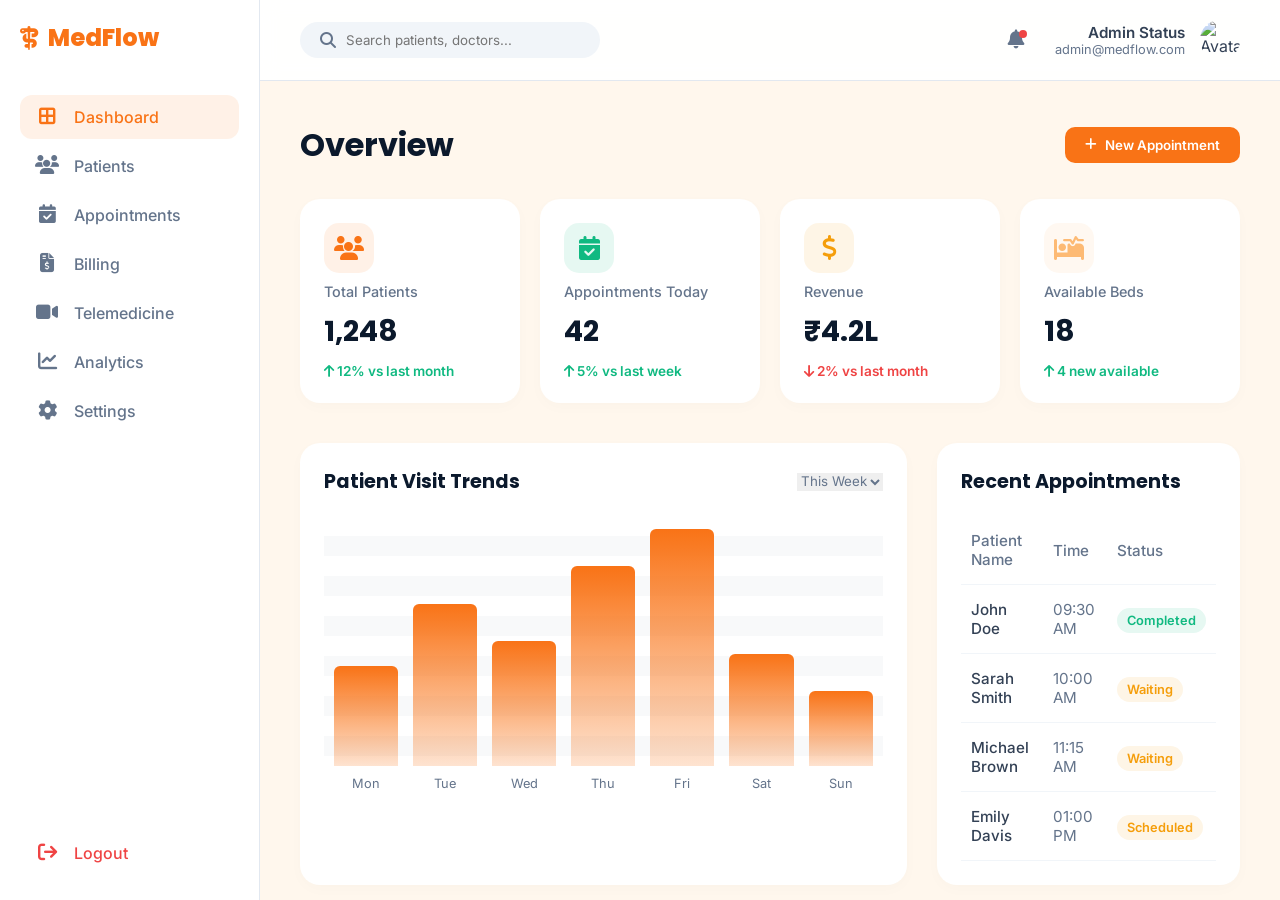
==== dashboard.html @ 23e34675 "Add files via upload" ====
<!DOCTYPE html>
<html lang="en">

<head>
    <meta charset="UTF-8">
    <title>MedFlow Dashboard</title>
    <meta name="viewport" content="width=device-width, initial-scale=1.0">
    <link
        href="https://fonts.googleapis.com/css2?family=Inter:wght@400;500;600&family=Poppins:wght@600;700;800&display=swap"
        rel="stylesheet">
    <link rel="stylesheet" href="https://cdnjs.cloudflare.com/ajax/libs/font-awesome/6.4.0/css/all.min.css">
    <style>
        :root {
            --primary: #F97316;
            --secondary: #FDBA74;
            --dark: #0B192C;
            --light: #F8F9FA;
            --white: #FFFFFF;
            --text: #334155;
            --text-light: #64748B;
            --success: #10B981;
            --warning: #F59E0B;
            --glass: rgba(255, 255, 255, 0.95);
        }

        * {
            margin: 0;
            padding: 0;
            box-sizing: border-box;
        }

        body {
            font-family: 'Inter', sans-serif;
            background: #fff7ed;
            color: var(--text);
            display: flex;
            height: 100vh;
            overflow: hidden;
        }

        h1,
        h2,
        h3,
        h4 {
            font-family: 'Poppins', sans-serif;
            color: var(--dark);
        }

        /* Sidebar */
        .sidebar {
            width: 260px;
            background: var(--white);
            height: 100vh;
            padding: 20px;
            display: flex;
            flex-direction: column;
            border-right: 1px solid #e2e8f0;
        }

        .logo {
            font-size: 1.5rem;
            font-weight: 800;
            color: var(--primary);
            display: flex;
            align-items: center;
            gap: 10px;
            margin-bottom: 40px;
            font-family: 'Poppins', sans-serif;
        }

        .nav-item {
            display: flex;
            align-items: center;
            gap: 15px;
            padding: 12px 15px;
            border-radius: 12px;
            color: var(--text-light);
            text-decoration: none;
            font-weight: 500;
            transition: 0.3s;
            margin-bottom: 5px;
        }

        .nav-item:hover,
        .nav-item.active {
            background: rgba(249, 115, 22, 0.1);
            color: var(--primary);
        }

        .nav-item i {
            font-size: 1.2rem;
            width: 24px;
            text-align: center;
        }

        .logout {
            margin-top: auto;
            color: #ef4444;
        }

        .logout:hover {
            background: rgba(239, 68, 68, 0.1);
            color: #ef4444;
        }

        /* Main Content */
        .main-content {
            flex: 1;
            display: flex;
            flex-direction: column;
            overflow-y: auto;
        }

        /* Topbar */
        .topbar {
            background: var(--glass);
            backdrop-filter: blur(10px);
            padding: 20px 40px;
            display: flex;
            justify-content: space-between;
            align-items: center;
            border-bottom: 1px solid #e2e8f0;
            position: sticky;
            top: 0;
            z-index: 10;
        }

        .search-bar {
            background: #f1f5f9;
            padding: 10px 20px;
            border-radius: 20px;
            display: flex;
            align-items: center;
            gap: 10px;
            width: 300px;
        }

        .search-bar input {
            border: none;
            background: transparent;
            outline: none;
            width: 100%;
            font-family: 'Inter';
        }

        .search-bar i {
            color: var(--text-light);
        }

        .user-profile {
            display: flex;
            align-items: center;
            gap: 15px;
        }

        .notification {
            position: relative;
            font-size: 1.2rem;
            color: var(--text-light);
            cursor: pointer;
        }

        .notification::after {
            content: '';
            position: absolute;
            top: 0;
            right: -2px;
            width: 8px;
            height: 8px;
            background: #ef4444;
            border-radius: 50%;
        }

        .avatar {
            width: 40px;
            height: 40px;
            border-radius: 50%;
            object-fit: cover;
        }

        /* Dashboard Content */
        .dashboard-body {
            padding: 40px;
        }

        .page-header {
            margin-bottom: 30px;
            display: flex;
            justify-content: space-between;
            align-items: center;
        }

        .page-header h2 {
            font-size: 2rem;
        }

        .btn-primary {
            background: var(--primary);
            color: white;
            border: none;
            padding: 10px 20px;
            border-radius: 10px;
            font-weight: 600;
            cursor: pointer;
            display: flex;
            align-items: center;
            gap: 8px;
            font-family: 'Inter';
            transition: 0.3s;
        }

        .btn-primary:hover {
            box-shadow: 0 4px 15px rgba(249, 115, 22, 0.3);
            transform: translateY(-2px);
        }

        /* Stats Grid */
        .stats-grid {
            display: grid;
            grid-template-columns: repeat(4, 1fr);
            gap: 20px;
            margin-bottom: 40px;
        }

        .stat-card {
            background: var(--white);
            padding: 24px;
            border-radius: 20px;
            box-shadow: 0 4px 15px rgba(0, 0, 0, 0.02);
            display: flex;
            flex-direction: column;
            gap: 10px;
        }

        .stat-card .icon {
            width: 50px;
            height: 50px;
            border-radius: 15px;
            display: flex;
            align-items: center;
            justify-content: center;
            font-size: 1.5rem;
        }

        .stat-card h4 {
            color: var(--text-light);
            font-size: 0.9rem;
            font-weight: 500;
            font-family: 'Inter';
        }

        .stat-card h3 {
            font-size: 1.8rem;
        }

        .trend {
            font-size: 0.85rem;
            font-weight: 600;
        }

        .trend.up {
            color: var(--success);
        }

        .trend.down {
            color: #ef4444;
        }

        /* Charts & Lists Zone */
        .content-grid {
            display: grid;
            grid-template-columns: 2fr 1fr;
            gap: 30px;
        }

        .glass-panel {
            background: var(--white);
            border-radius: 20px;
            padding: 24px;
            box-shadow: 0 4px 15px rgba(0, 0, 0, 0.02);
        }

        .glass-panel h3 {
            margin-bottom: 20px;
            font-size: 1.2rem;
            display: flex;
            justify-content: space-between;
            align-items: center;
        }

        .chart-placeholder {
            height: 250px;
            background: linear-gradient(transparent 50%, #f8f9fa 50%);
            background-size: 100% 40px;
            position: relative;
            display: flex;
            align-items: flex-end;
            justify-content: space-between;
            padding: 0 10px;
            gap: 15px;
        }

        .bar {
            width: 100%;
            background: linear-gradient(180deg, var(--primary) 0%, rgba(249, 115, 22, 0.2) 100%);
            border-radius: 6px 6px 0 0;
            position: relative;
        }

        .bar span {
            position: absolute;
            bottom: -25px;
            left: 50%;
            transform: translateX(-50%);
            font-size: 0.8rem;
            color: var(--text-light);
        }

        table {
            width: 100%;
            border-collapse: collapse;
        }

        th,
        td {
            text-align: left;
            padding: 15px 10px;
            border-bottom: 1px solid #f1f5f9;
            font-size: 0.95rem;
        }

        th {
            color: var(--text-light);
            font-weight: 500;
        }

        .status {
            padding: 5px 10px;
            border-radius: 50px;
            font-size: 0.8rem;
            font-weight: 600;
        }

        .status.completed {
            background: rgba(16, 185, 129, 0.1);
            color: var(--success);
        }

        .status.pending {
            background: rgba(245, 158, 11, 0.1);
            color: var(--warning);
        }
    </style>
</head>

<body>
    <div class="sidebar">
        <a href="index.html" style="text-decoration:none;">
            <div class="logo"><i class="fa-solid fa-staff-snake"></i> MedFlow</div>
        </a>
        <a href="#" class="nav-item active"><i class="fa-solid fa-border-all"></i> Dashboard</a>
        <a href="#" class="nav-item"><i class="fa-solid fa-users"></i> Patients</a>
        <a href="#" class="nav-item"><i class="fa-solid fa-calendar-check"></i> Appointments</a>
        <a href="#" class="nav-item"><i class="fa-solid fa-file-invoice-dollar"></i> Billing</a>
        <a href="#" class="nav-item"><i class="fa-solid fa-video"></i> Telemedicine</a>
        <a href="#" class="nav-item"><i class="fa-solid fa-chart-line"></i> Analytics</a>
        <a href="#" class="nav-item"><i class="fa-solid fa-gear"></i> Settings</a>

        <a href="index.html" class="nav-item logout"><i class="fa-solid fa-arrow-right-from-bracket"></i> Logout</a>
    </div>

    <div class="main-content">
        <div class="topbar">
            <div class="search-bar">
                <i class="fa-solid fa-magnifying-glass"></i>
                <input type="text" placeholder="Search patients, doctors...">
            </div>
            <div class="user-profile">
                <i class="fa-solid fa-bell notification"></i>
                <div style="text-align: right; margin-left: 15px;">
                    <div style="font-weight: 600; font-size: 0.95rem;">Admin Status</div>
                    <div style="color: var(--text-light); font-size: 0.8rem;">admin@medflow.com</div>
                </div>
                <img src="https://i.pravatar.cc/150?img=11" alt="Avatar" class="avatar">
            </div>
        </div>

        <div class="dashboard-body">
            <div class="page-header">
                <h2>Overview</h2>
                <button class="btn-primary"><i class="fa-solid fa-plus"></i> New Appointment</button>
            </div>

            <div class="stats-grid">
                <div class="stat-card">
                    <div class="icon" style="background: rgba(249, 115, 22, 0.1); color: var(--primary);"><i
                            class="fa-solid fa-users"></i></div>
                    <h4>Total Patients</h4>
                    <h3>1,248</h3>
                    <div class="trend up"><i class="fa-solid fa-arrow-up"></i> 12% vs last month</div>
                </div>
                <div class="stat-card">
                    <div class="icon" style="background: rgba(16, 185, 129, 0.1); color: var(--success);"><i
                            class="fa-solid fa-calendar-check"></i></div>
                    <h4>Appointments Today</h4>
                    <h3>42</h3>
                    <div class="trend up"><i class="fa-solid fa-arrow-up"></i> 5% vs last week</div>
                </div>
                <div class="stat-card">
                    <div class="icon" style="background: rgba(245, 158, 11, 0.1); color: var(--warning);"><i
                            class="fa-solid fa-dollar-sign"></i></div>
                    <h4>Revenue</h4>
                    <h3>₹4.2L</h3>
                    <div class="trend down"><i class="fa-solid fa-arrow-down"></i> 2% vs last month</div>
                </div>
                <div class="stat-card">
                    <div class="icon" style="background: rgba(253, 186, 116, 0.1); color: var(--secondary);"><i
                            class="fa-solid fa-bed-pulse"></i></div>
                    <h4>Available Beds</h4>
                    <h3>18</h3>
                    <div class="trend up"><i class="fa-solid fa-arrow-up"></i> 4 new available</div>
                </div>
            </div>

            <div class="content-grid">
                <div class="glass-panel">
                    <h3>Patient Visit Trends <select
                            style="border:none; outline:none; font-family:'Inter'; color:var(--text-light);">
                            <option>This Week</option>
                            <option>Last Week</option>
                        </select></h3>
                    <div class="chart-placeholder">
                        <div class="bar" style="height: 40%"><span>Mon</span></div>
                        <div class="bar" style="height: 65%"><span>Tue</span></div>
                        <div class="bar" style="height: 50%"><span>Wed</span></div>
                        <div class="bar" style="height: 80%"><span>Thu</span></div>
                        <div class="bar" style="height: 95%"><span>Fri</span></div>
                        <div class="bar" style="height: 45%"><span>Sat</span></div>
                        <div class="bar" style="height: 30%"><span>Sun</span></div>
                    </div>
                </div>

                <div class="glass-panel">
                    <h3>Recent Appointments</h3>
                    <table>
                        <thead>
                            <tr>
                                <th>Patient Name</th>
                                <th>Time</th>
                                <th>Status</th>
                            </tr>
                        </thead>
                        <tbody>
                            <tr>
                                <td style="font-weight: 500;">John Doe</td>
                                <td style="color: var(--text-light);">09:30 AM</td>
                                <td><span class="status completed">Completed</span></td>
                            </tr>
                            <tr>
                                <td style="font-weight: 500;">Sarah Smith</td>
                                <td style="color: var(--text-light);">10:00 AM</td>
                                <td><span class="status pending">Waiting</span></td>
                            </tr>
                            <tr>
                                <td style="font-weight: 500;">Michael Brown</td>
                                <td style="color: var(--text-light);">11:15 AM</td>
                                <td><span class="status pending">Waiting</span></td>
                            </tr>
                            <tr>
                                <td style="font-weight: 500;">Emily Davis</td>
                                <td style="color: var(--text-light);">01:00 PM</td>
                                <td><span class="status pending">Scheduled</span></td>
                            </tr>
                        </tbody>
                    </table>
                </div>
            </div>
        </div>
    </div>
</body>

</html>
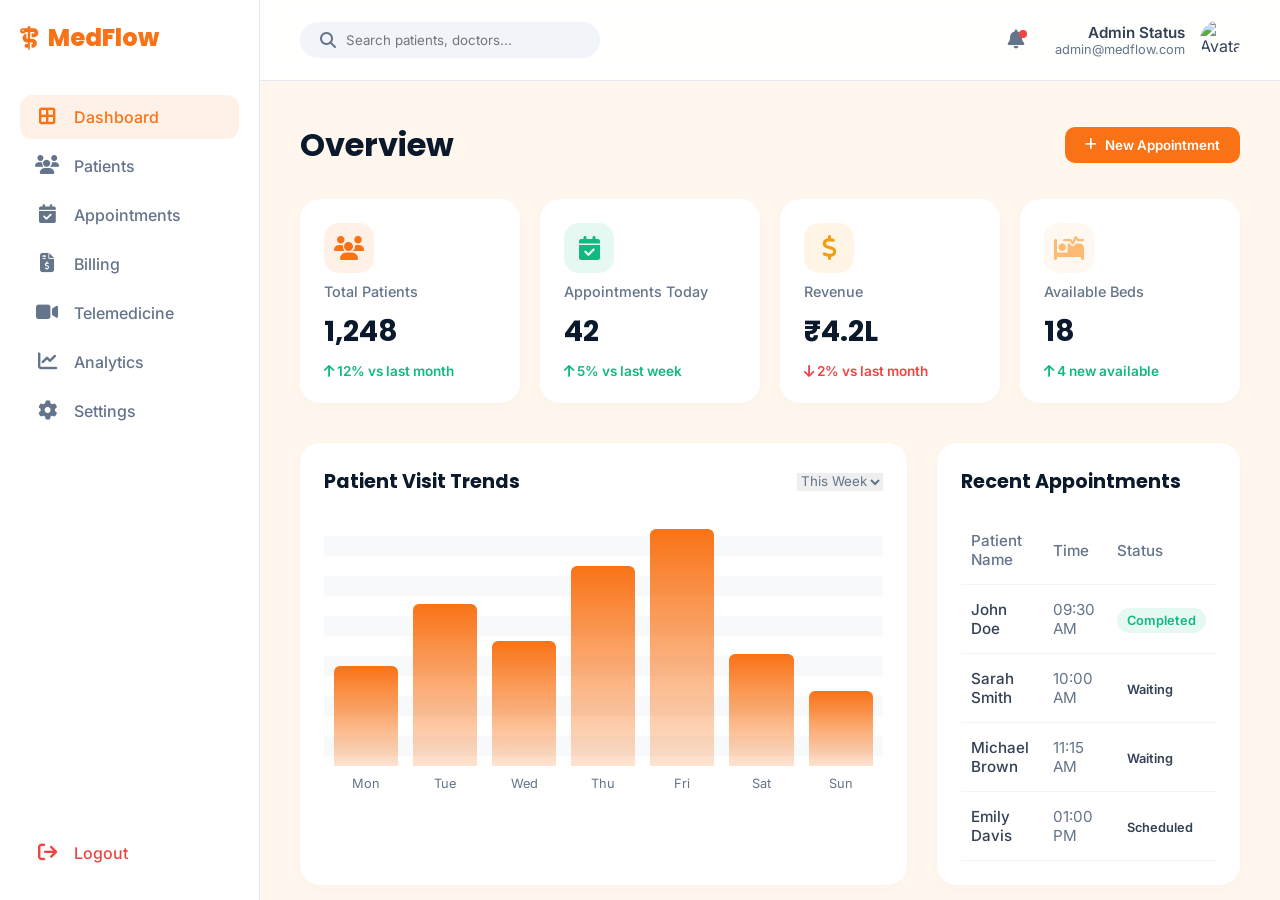
==== commit 5d16dc57: "Add files via upload" ====
--- a/dashboard.html
+++ b/dashboard.html
@@ -346,9 +346,95 @@
             color: var(--success);
         }
 
-        .status.pending {
-            background: rgba(245, 158, 11, 0.1);
-            color: var(--warning);
+        .mobile-toggle {
+            display: none;
+            background: none;
+            border: none;
+            font-size: 1.5rem;
+            color: var(--primary);
+            cursor: pointer;
+        }
+
+        @media (max-width: 768px) {
+
+            html,
+            body {
+                overflow-x: hidden !important;
+                width: 100%;
+                max-width: 100vw;
+            }
+
+            .sidebar {
+                position: fixed;
+                left: -260px;
+                z-index: 1000;
+                transition: left 0.3s ease;
+                box-shadow: 10px 0 30px rgba(0, 0, 0, 0.1);
+            }
+
+            .sidebar.active {
+                left: 0;
+            }
+
+            .mobile-toggle {
+                display: block;
+            }
+
+            .search-bar {
+                width: 100%;
+                flex: 1;
+                margin: 0 15px;
+                padding: 8px 15px;
+            }
+
+            .topbar {
+                padding: 15px;
+            }
+
+            .user-profile>div {
+                display: none;
+            }
+
+            .dashboard-body {
+                padding: 20px;
+            }
+
+            .page-header {
+                flex-direction: column;
+                align-items: flex-start;
+                gap: 15px;
+            }
+
+            .stats-grid {
+                grid-template-columns: repeat(2, 1fr);
+                gap: 15px;
+            }
+
+            .content-grid {
+                grid-template-columns: 1fr;
+            }
+
+            .glass-panel {
+                width: 100%;
+                overflow-x: auto;
+            }
+        }
+
+        @media (max-width: 480px) {
+            .stats-grid {
+                grid-template-columns: 1fr;
+            }
+
+            .topbar {
+                flex-wrap: wrap;
+                gap: 15px;
+            }
+
+            .search-bar {
+                order: 3;
+                width: 100%;
+                margin: 0;
+            }
         }
     </style>
 </head>
@@ -369,8 +455,13 @@
         <a href="index.html" class="nav-item logout"><i class="fa-solid fa-arrow-right-from-bracket"></i> Logout</a>
     </div>
 
-    <div class="main-content">
+    <div class="main-content"
+        onclick="if(window.innerWidth <= 768 && document.querySelector('.sidebar').classList.contains('active')) document.querySelector('.sidebar').classList.remove('active')">
         <div class="topbar">
+            <button class="mobile-toggle"
+                onclick="event.stopPropagation(); document.querySelector('.sidebar').classList.toggle('active')">
+                <i class="fa-solid fa-bars"></i>
+            </button>
             <div class="search-bar">
                 <i class="fa-solid fa-magnifying-glass"></i>
                 <input type="text" placeholder="Search patients, doctors...">
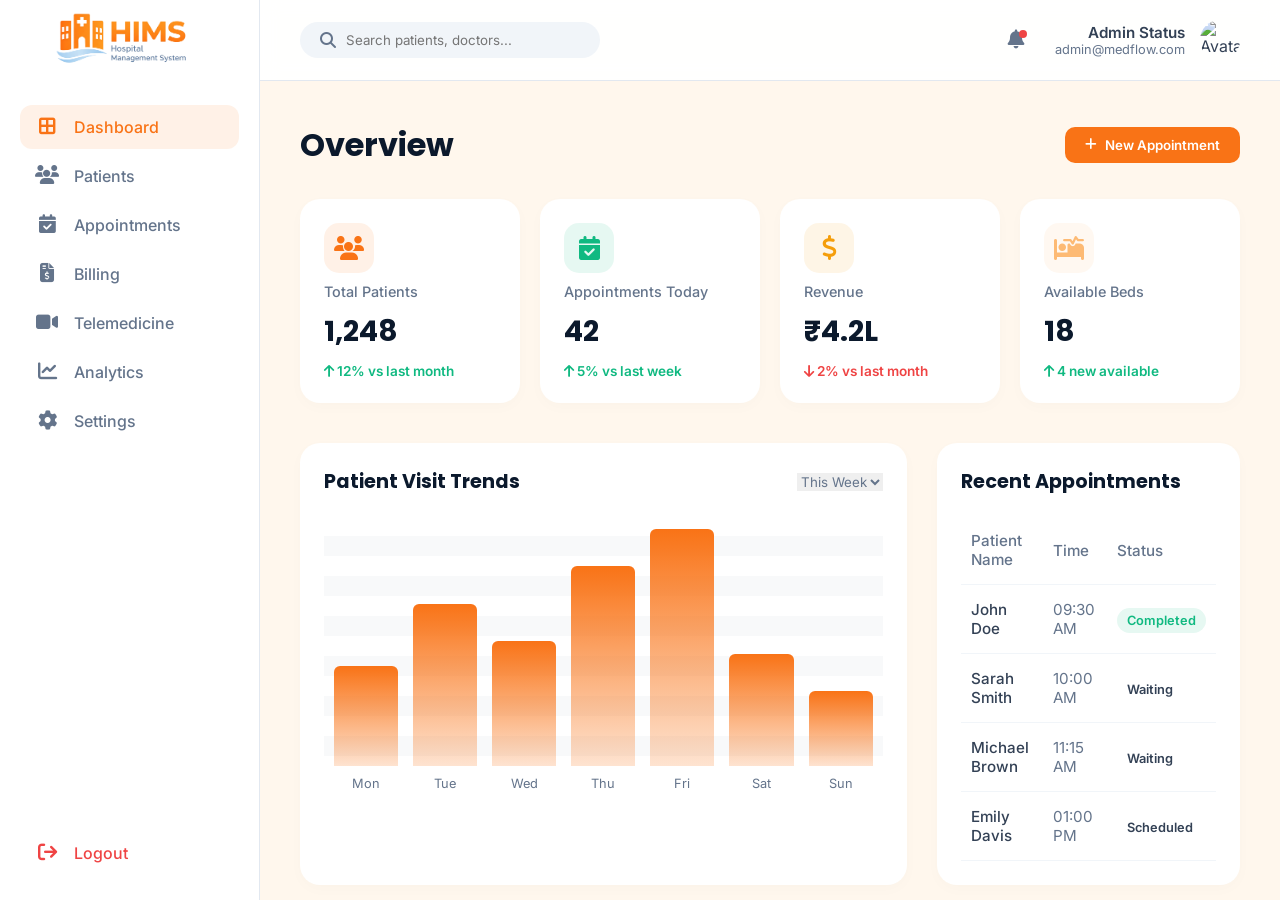
==== commit 35cfe978: "Add files via upload" ====
--- a/dashboard.html
+++ b/dashboard.html
@@ -68,6 +68,12 @@
             font-family: 'Poppins', sans-serif;
         }
 
+        .logo img {
+            transform: scale(3.0);
+            transform-origin: left center;
+            cursor: pointer;
+        }
+
         .nav-item {
             display: flex;
             align-items: center;
@@ -356,6 +362,9 @@
         }
 
         @media (max-width: 768px) {
+            .logo img {
+                transform: scale(2.0);
+            }
 
             html,
             body {
@@ -421,6 +430,10 @@
         }
 
         @media (max-width: 480px) {
+            .logo img {
+                transform: scale(1.5);
+            }
+
             .stats-grid {
                 grid-template-columns: 1fr;
             }
@@ -442,7 +455,9 @@
 <body>
     <div class="sidebar">
         <a href="index.html" style="text-decoration:none;">
-            <div class="logo"><i class="fa-solid fa-staff-snake"></i> MedFlow</div>
+            <div class="logo">
+                <img src="logo.png" alt="HIMS Logo" style="height: 45px; width: auto; max-width: 100%;">
+            </div>
         </a>
         <a href="#" class="nav-item active"><i class="fa-solid fa-border-all"></i> Dashboard</a>
         <a href="#" class="nav-item"><i class="fa-solid fa-users"></i> Patients</a>
